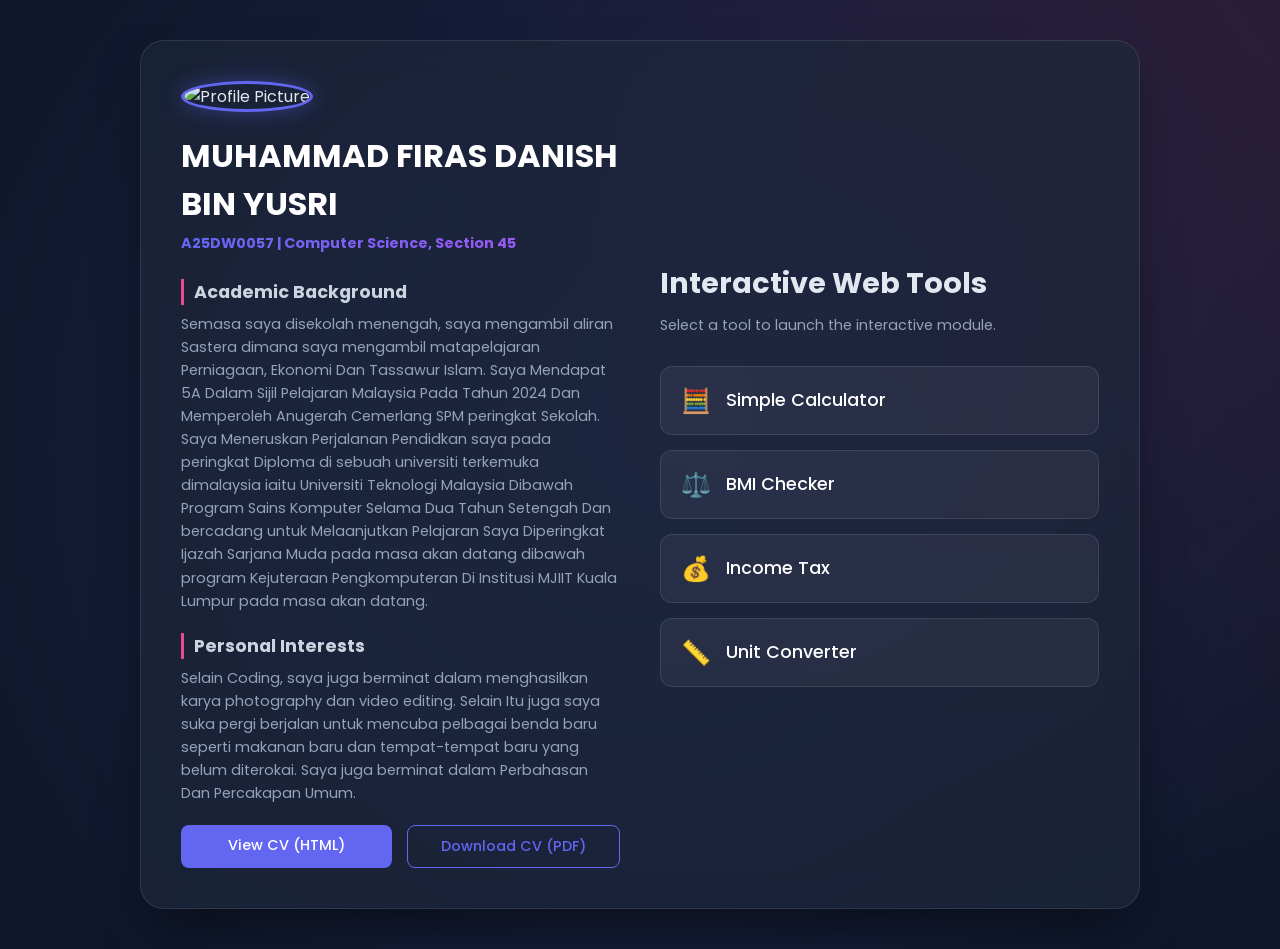
==== index.html @ 441deb34 "Rename WesiteMain.html to index.html" ====
<!DOCTYPE html>
<html lang="en">
<head>
    <meta charset="UTF-8">
    <meta name="viewport" content="width=device-width, initial-scale=1.0">
    <title>Interactive Portfolio & Web Tools</title>
    <link rel="stylesheet" href="WebsiteMain.css">
    <link href="https://fonts.googleapis.com/css2?family=Poppins:wght@300;500;700&display=swap" rel="stylesheet">
</head>
<body>

    <div class="background-shapes"></div>

    <main class="glass-container">
        <section class="profile-section">
            <div class="profile-pic-container">
                <img src="GambarFiras(1).jpg" alt="Profile Picture" class="profile-pic">
            </div>
            <h1>MUHAMMAD FIRAS DANISH BIN YUSRI</h1>
            <p class="badge">A25DW0057 | Computer Science, Section 45</p>
            
            <div class="bio-content">
                <h3>Academic Background</h3>
                <p>Semasa saya disekolah menengah, saya mengambil aliran Sastera dimana saya mengambil matapelajaran Perniagaan, Ekonomi Dan Tassawur Islam. Saya Mendapat 5A Dalam Sijil Pelajaran Malaysia Pada Tahun 2024 Dan Memperoleh Anugerah Cemerlang SPM peringkat Sekolah. Saya Meneruskan Perjalanan Pendidkan saya pada peringkat Diploma di sebuah universiti terkemuka dimalaysia iaitu Universiti Teknologi Malaysia Dibawah Program Sains Komputer Selama Dua Tahun Setengah Dan bercadang untuk Melaanjutkan Pelajaran Saya Diperingkat Ijazah Sarjana Muda pada masa akan datang dibawah program Kejuteraan Pengkomputeran Di Institusi MJIIT Kuala Lumpur pada masa akan datang.</p>
                
                <h3>Personal Interests</h3>
                <p>Selain Coding, saya juga berminat dalam menghasilkan karya photography dan video editing. Selain Itu juga saya suka pergi berjalan untuk mencuba pelbagai benda baru seperti makanan baru dan tempat-tempat baru yang belum diterokai. Saya juga berminat dalam Perbahasan Dan Percakapan Umum. </p>
            </div>

            <div class="cv-links">
                <a href="FIRASDANISH_RESUME (1).pdf" class="btn-cv">View CV (HTML)</a>
                <a href="FIRASDANISH_RESUME (1).pdf" download class="btn-cv outline">Download CV (PDF)</a>
            </div>
        </section>

        <section class="tools-section">
            <h2>Interactive Web Tools</h2>
            <p class="tools-desc">Select a tool to launch the interactive module.</p>
            
            <div class="tools-grid">
                <button class="tool-btn" onclick="openModal('calcModal')">
                    <span class="icon">🧮</span> Simple Calculator
                </button>
                <button class="tool-btn" onclick="openModal('bmiModal')">
                    <span class="icon">⚖️</span> BMI Checker
                </button>
                <button class="tool-btn" onclick="openModal('taxModal')">
                    <span class="icon">💰</span> Income Tax
                </button>
                <button class="tool-btn" onclick="openModal('unitModal')">
                    <span class="icon">📏</span> Unit Converter
                </button>
            </div>
        </section>
    </main>

    <div id="calcModal" class="modal">
        <div class="modal-content glass-card">
            <span class="close" onclick="closeModal('calcModal')">&times;</span>
            <h2>Simple Calculator</h2>
            <input type="number" id="num1" placeholder="First Number">
            <input type="number" id="num2" placeholder="Second Number">
            <div class="action-grid">
                <button onclick="calculate('+')">Add (+)</button>
                <button onclick="calculate('-')">Subtract (-)</button>
                <button onclick="calculate('*')">Multiply (×)</button>
                <button onclick="calculate('/')">Divide (÷)</button>
            </div>
            <p id="calcRes" class="result-display">Result: -</p>
        </div>
    </div>

 <div id="bmiModal" class="modal">
        <div class="modal-content glass-card">
            <span class="close" onclick="closeModal('bmiModal')">&times;</span>
            <h2>BMI Checker</h2>
            <input type="number" id="bmiWeight" placeholder="Weight (kg) - e.g., 65">
            <input type="number" id="bmiHeight" placeholder="Height (cm) - e.g., 170">
            <button class="full-btn" onclick="checkBMI()">Calculate BMI</button>
            <p id="bmiRes" class="result-display">Result: -</p>
        </div>
    </div>

    <div id="taxModal" class="modal">
        <div class="modal-content glass-card">
            <span class="close" onclick="closeModal('taxModal')">&times;</span>
            <h2>Income Tax Calculator</h2>
            <input type="number" id="taxIncome" placeholder="Annual Income (RM)">
            <button class="full-btn" onclick="checkTax()">Estimate Tax</button>
            <p id="taxRes" class="result-display">Result: -</p>
        </div>
    </div>

    <div id="unitModal" class="modal">
        <div class="modal-content glass-card">
            <span class="close" onclick="closeModal('unitModal')">&times;</span>
            <h2>Unit Converter</h2>
            <input type="number" id="unitInput" placeholder="Enter Value">
            <div class="action-grid">
                <button onclick="convertUnit('cmToM')">cm to m</button>
                <button onclick="convertUnit('mToCm')">m to cm</button>
                <button onclick="convertUnit('mToKm')">m to km</button>
                <button onclick="convertUnit('kmToM')">km to m</button>
            </div>
            <p id="unitRes" class="result-display">Result: -</p>
        </div>
    </div>

    <script src="WebsiteMain.js"></script>
</body>
</html>
---- WebsiteMain.css ----
* {
    margin: 0;
    padding: 0;
    box-sizing: border-box;
    font-family: 'Poppins', sans-serif;
}

body {
    background-color: #0f172a;
    color: #e2e8f0;
    min-height: 100vh;
    display: flex;
    justify-content: center;
    align-items: center;
    overflow-x: hidden;
    position: relative;
}

.background-shapes {
    position: fixed;
    top: -50%;
    left: -50%;
    width: 200%;
    height: 200%;
    background: radial-gradient(circle at 50% 50%, rgba(99, 102, 241, 0.15) 0%, transparent 50%),
                radial-gradient(circle at 80% 20%, rgba(236, 72, 153, 0.15) 0%, transparent 40%);
    z-index: -1;
    animation: rotateBg 30s linear infinite;
}

@keyframes rotateBg {
    100% { transform: rotate(360deg); }
}

.glass-container {
    background: rgba(30, 41, 59, 0.6);
    backdrop-filter: blur(16px);
    -webkit-backdrop-filter: blur(16px);
    border: 1px solid rgba(255, 255, 255, 0.1);
    border-radius: 24px;
    width: 90%;
    max-width: 1000px;
    padding: 40px;
    display: grid;
    grid-template-columns: 1fr 1fr;
    gap: 40px;
    box-shadow: 0 25px 50px -12px rgba(0, 0, 0, 0.5);
    margin: 40px 0;
}

.profile-section {
    display: flex;
    flex-direction: column;
}

.profile-pic {
    width: 140px;
    height: 140px;
    border-radius: 50%;
    object-fit: cover;
    border: 3px solid #6366f1;
    box-shadow: 0 0 20px rgba(99, 102, 241, 0.4);
    margin-bottom: 20px;
}

h1 {
    font-size: 2rem;
    color: #fff;
    margin-bottom: 5px;
}

.badge {
    background: linear-gradient(90deg, #6366f1, #a855f7);
    background-clip: text;
    -webkit-background-clip: text;
    -webkit-text-fill-color: transparent;
    font-weight: 700;
    font-size: 0.9rem;
    margin-bottom: 25px;
}

.bio-content h3 {
    font-size: 1.1rem;
    margin-bottom: 8px;
    color: #cbd5e1;
    border-left: 3px solid #ec4899;
    padding-left: 10px;
}

.bio-content p {
    font-size: 0.9rem;
    line-height: 1.6;
    color: #94a3b8;
    margin-bottom: 20px;
}

.cv-links {
    display: flex;
    gap: 15px;
    margin-top: auto;
}

.btn-cv {
    padding: 10px 20px;
    border-radius: 8px;
    text-decoration: none;
    font-size: 0.9rem;
    font-weight: 500;
    transition: 0.3s;
    background: #6366f1;
    color: #fff;
    text-align: center;
    flex: 1;
}

.btn-cv.outline {
    background: transparent;
    border: 1px solid #6366f1;
    color: #6366f1;
}

.btn-cv:hover {
    transform: translateY(-3px);
    box-shadow: 0 10px 20px rgba(99, 102, 241, 0.3);
}

.btn-cv.outline:hover {
    background: rgba(99, 102, 241, 0.1);
}

.tools-section {
    display: flex;
    flex-direction: column;
    justify-content: center;
}

.tools-section h2 {
    font-size: 1.8rem;
    margin-bottom: 10px;
}

.tools-desc {
    color: #94a3b8;
    margin-bottom: 30px;
    font-size: 0.9rem;
}

.tools-grid {
    display: flex;
    flex-direction: column;
    gap: 15px;
}

.tool-btn {
    background: rgba(255, 255, 255, 0.05);
    border: 1px solid rgba(255, 255, 255, 0.1);
    padding: 16px 20px;
    border-radius: 12px;
    color: #fff;
    font-size: 1.1rem;
    font-weight: 500;
    text-align: left;
    cursor: pointer;
    transition: all 0.3s ease;
    display: flex;
    align-items: center;
    gap: 15px;
}

.tool-btn .icon {
    font-size: 1.5rem;
}

.tool-btn:hover {
    background: rgba(99, 102, 241, 0.2);
    border-color: #6366f1;
    transform: translateX(10px);
    box-shadow: -5px 10px 20px rgba(0, 0, 0, 0.3);
}

.special-btn {
    background: linear-gradient(90deg, rgba(236, 72, 153, 0.1), rgba(168, 85, 247, 0.1));
    border-color: rgba(236, 72, 153, 0.3);
}

.special-btn:hover {
    background: linear-gradient(90deg, rgba(236, 72, 153, 0.3), rgba(168, 85, 247, 0.3));
    border-color: #ec4899;
}

.modal {
    display: none;
    position: fixed;
    z-index: 1000;
    left: 0;
    top: 0;
    width: 100%;
    height: 100%;
    background-color: rgba(0, 0, 0, 0.7);
    backdrop-filter: blur(5px);
    justify-content: center;
    align-items: center;
}

.glass-card {
    background: rgba(30, 41, 59, 0.9);
    border: 1px solid rgba(255, 255, 255, 0.2);
    padding: 30px;
    border-radius: 20px;
    width: 400px;
    max-width: 90%;
    position: relative;
    box-shadow: 0 25px 50px rgba(0,0,0,0.5);
    animation: slideUp 0.4s cubic-bezier(0.175, 0.885, 0.32, 1.275);
}

@keyframes slideUp {
    from { opacity: 0; transform: translateY(50px); }
    to { opacity: 1; transform: translateY(0); }
}

.close {
    position: absolute;
    top: 15px;
    right: 20px;
    color: #94a3b8;
    font-size: 28px;
    font-weight: bold;
    cursor: pointer;
}

.close:hover {
    color: #ef4444;
}

.glass-card h2 {
    margin-bottom: 20px;
    color: #fff;
    border-bottom: 2px solid #334155;
    padding-bottom: 10px;
}

input[type="number"] {
    width: 100%;
    padding: 12px 15px;
    margin-bottom: 15px;
    background: rgba(15, 23, 42, 0.6);
    border: 1px solid #334155;
    border-radius: 8px;
    color: #fff;
    font-size: 1rem;
    outline: none;
}

input[type="number"]:focus {
    border-color: #6366f1;
    box-shadow: 0 0 10px rgba(99, 102, 241, 0.3);
}

.action-grid {
    display: grid;
    grid-template-columns: 1fr 1fr;
    gap: 10px;
    margin-bottom: 15px;
}

.glass-card button {
    background: #475569;
    color: white;
    border: none;
    padding: 12px;
    border-radius: 8px;
    cursor: pointer;
    font-weight: 500;
    transition: 0.2s;
}

.glass-card button:hover {
    background: #6366f1;
}

.full-btn {
    width: 100%;
    margin-bottom: 15px;
}

.result-display {
    background: rgba(0, 0, 0, 0.3);
    padding: 15px;
    border-radius: 8px;
    border-left: 4px solid #10b981;
    color: #fff;
    font-weight: 500;
}

@media (max-width: 768px) {
    .glass-container {
        grid-template-columns: 1fr;
        padding: 25px;
    }
}
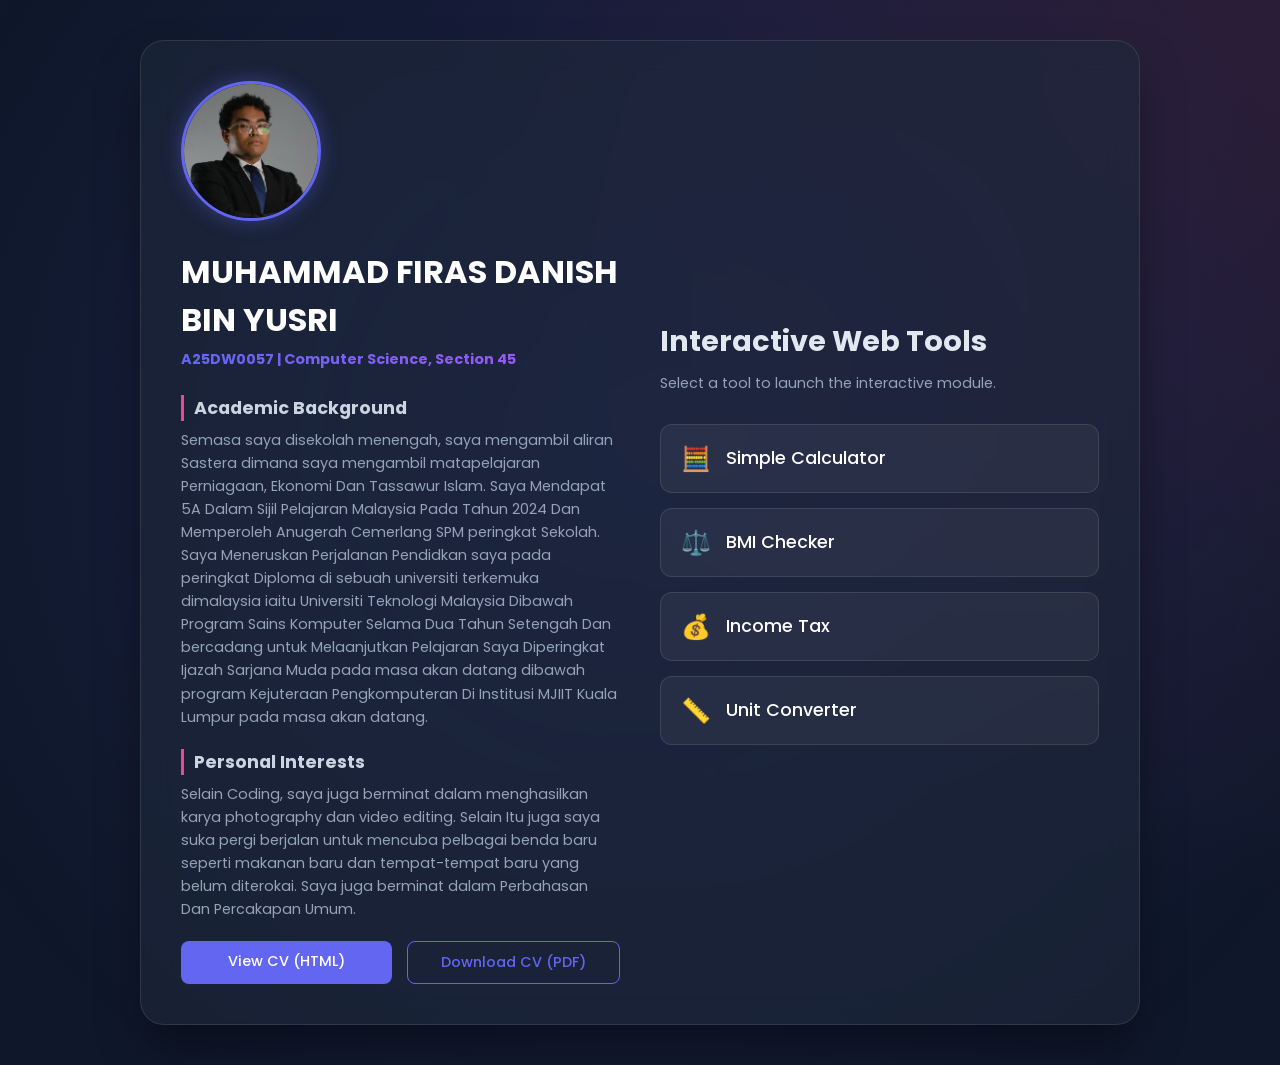
==== commit 17b03c8f: "Update index.html" ====
--- a/index.html
+++ b/index.html
@@ -28,8 +28,8 @@
             </div>
 
             <div class="cv-links">
-                <a href="FIRASDANISH_RESUME (1).pdf" class="btn-cv">View CV (HTML)</a>
-                <a href="FIRASDANISH_RESUME (1).pdf" download class="btn-cv outline">Download CV (PDF)</a>
+                <a href="FIRASDANISH_RESUME.pdf" class="btn-cv">View CV (HTML)</a>
+                <a href="FIRASDANISH_RESUME.pdf" download class="btn-cv outline">Download CV (PDF)</a>
             </div>
         </section>
 
